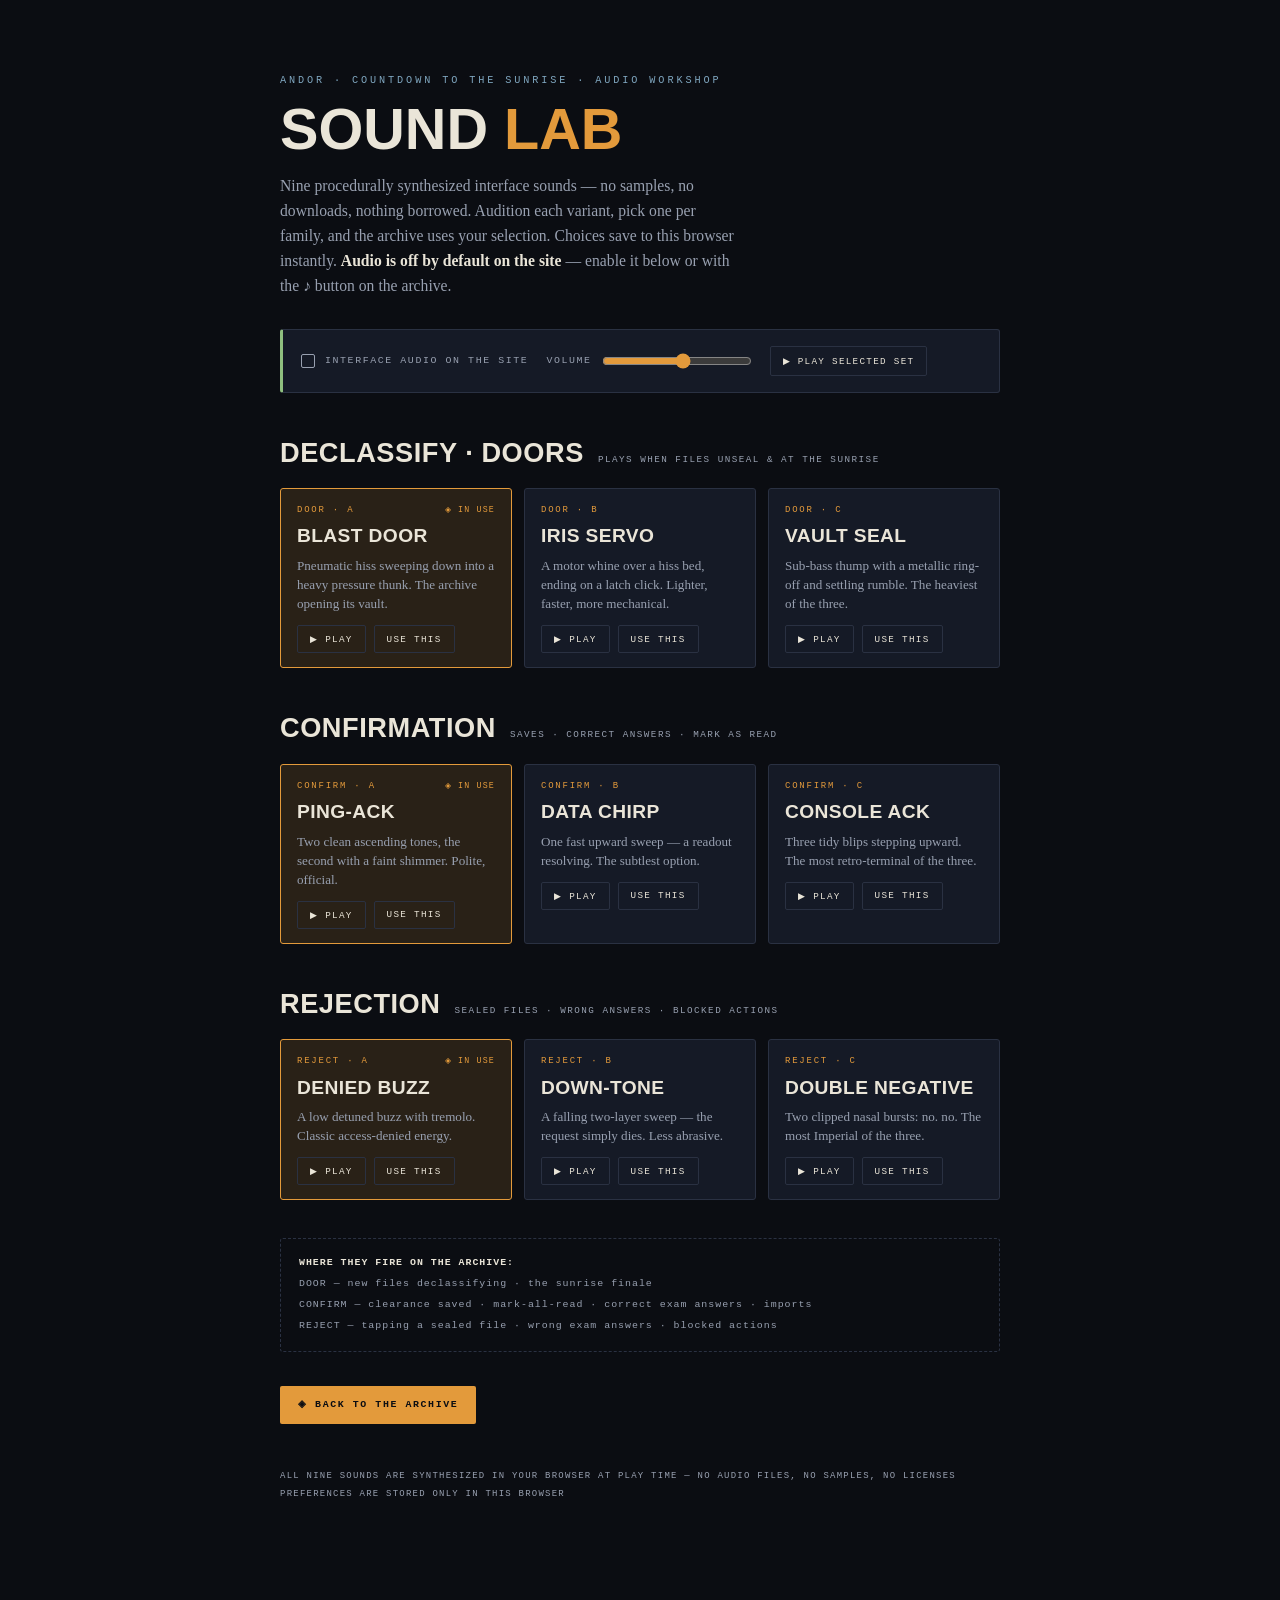
==== soundlab.html @ 77d63eea "Add procedural interface audio with an A/B Sound Lab Nine synthesized sounds (WebAudio, zero assets," ====
<!DOCTYPE html>
<html lang="en">
<head>
<meta charset="UTF-8">
<meta name="viewport" content="width=device-width, initial-scale=1.0">
<title>Sound Lab — Andor · Countdown to the Sunrise</title>
<meta name="robots" content="noindex">
<meta name="theme-color" content="#0B0D12">
<link rel="icon" href="data:image/svg+xml,%3Csvg xmlns='http://www.w3.org/2000/svg' viewBox='0 0 100 100'%3E%3Crect width='100' height='100' rx='18' fill='%230B0D12'/%3E%3Cpath d='M50 16 84 50 50 84 16 50Z' fill='none' stroke='%23E39A3B' stroke-width='7'/%3E%3Cpath d='M50 38 62 50 50 62 38 50Z' fill='%23E39A3B'/%3E%3C/svg%3E">
<link href="fonts/fonts.css" rel="stylesheet">
<style>
:root{
  --void:#0B0D12;--hull:#151A26;--hull-2:#1B2130;--line:#2A3142;
  --parchment:#EAE5D8;--ash:#98A0B0;--amber:#E39A3B;--amber-soft:rgba(227,154,59,.14);
  --steel:#7FA6BF;--ember:#E2543E;--green:#8FBF7F;
  --display:"Barlow Condensed",sans-serif;--body:"Spectral",Georgia,serif;--mono:"IBM Plex Mono",monospace;
}
*{margin:0;padding:0;box-sizing:border-box}
body{background:var(--void);color:var(--parchment);font-family:var(--body);font-weight:300;line-height:1.6;padding:8vh 20px 12vh}
.wrap{max-width:720px;margin:0 auto}
.kicker{font-family:var(--mono);font-size:.64rem;letter-spacing:.28em;color:var(--steel);margin-bottom:14px}
h1{font-family:var(--display);font-weight:700;text-transform:uppercase;font-size:clamp(2.4rem,7vw,3.6rem);line-height:.95}
h1 span{color:var(--amber)}
.lede{color:var(--ash);margin-top:16px;max-width:58ch;font-size:.98rem}
.lede b{color:var(--parchment);font-weight:600}
.master{
  margin-top:30px;background:var(--hull);border:1px solid var(--line);border-left:3px solid var(--green);
  border-radius:3px;padding:16px 18px;display:flex;flex-wrap:wrap;gap:18px;align-items:center;
}
.master label{font-family:var(--mono);font-size:.62rem;letter-spacing:.16em;color:var(--ash);display:flex;align-items:center;gap:10px;cursor:pointer}
.master input[type=range]{accent-color:var(--amber);width:150px}
.master .box{width:14px;height:14px;border:1.5px solid var(--ash);border-radius:2px;position:relative;flex:none}
.master label.on{color:var(--green)}
.master label.on .box{border-color:var(--green);background:var(--green)}
.master label.on .box::after{content:"✕";position:absolute;inset:0;display:flex;align-items:center;justify-content:center;color:var(--void);font-size:.6rem;font-weight:600}
.family{margin-top:38px}
.family>.fh{display:flex;align-items:baseline;gap:14px;flex-wrap:wrap}
.family h2{font-family:var(--display);font-weight:600;text-transform:uppercase;font-size:1.7rem;letter-spacing:.02em}
.family .use{font-family:var(--mono);font-size:.58rem;letter-spacing:.16em;color:var(--ash)}
.variants{display:grid;grid-template-columns:repeat(auto-fit,minmax(200px,1fr));gap:12px;margin-top:14px}
.v{
  background:var(--hull);border:1px solid var(--line);border-radius:3px;padding:14px 16px;cursor:pointer;
  transition:border-color .2s;position:relative;
}
.v:hover{border-color:var(--ash)}
.v.sel{border-color:var(--amber);background:var(--amber-soft)}
.v .vk{font-family:var(--mono);font-size:.56rem;letter-spacing:.2em;color:var(--amber);display:flex;justify-content:space-between;gap:8px}
.v .vn{font-family:var(--display);font-weight:600;font-size:1.2rem;text-transform:uppercase;letter-spacing:.02em;margin-top:4px}
.v p{font-size:.82rem;color:var(--ash);margin-top:4px;line-height:1.45}
.v .row{display:flex;gap:8px;margin-top:12px}
.v button{
  font-family:var(--mono);font-size:.58rem;letter-spacing:.14em;cursor:pointer;border-radius:2px;padding:7px 12px;
  border:1px solid var(--line);background:transparent;color:var(--parchment);transition:all .15s;text-transform:uppercase;
}
.v button:hover{border-color:var(--amber);color:var(--amber)}
.v .sel-tag{display:none;font-family:var(--mono);font-size:.52rem;letter-spacing:.14em;color:var(--amber)}
.v.sel .sel-tag{display:inline}
.wired{margin-top:38px;border:1px dashed var(--line);border-radius:3px;padding:14px 18px;font-family:var(--mono);font-size:.62rem;letter-spacing:.1em;color:var(--ash);line-height:2.1}
.wired b{color:var(--parchment);font-weight:600}
a.back{
  display:inline-block;margin-top:34px;font-family:var(--mono);font-size:.62rem;letter-spacing:.16em;
  color:var(--void);background:var(--amber);border-radius:2px;padding:11px 18px;text-decoration:none;font-weight:600;text-transform:uppercase;
}
footer{margin-top:44px;font-family:var(--mono);font-size:.56rem;letter-spacing:.14em;color:var(--ash);line-height:2}
</style>
</head>
<body>
<div class="wrap">
  <p class="kicker">ANDOR · COUNTDOWN TO THE SUNRISE · AUDIO WORKSHOP</p>
  <h1>Sound <span>Lab</span></h1>
  <p class="lede">
    Nine procedurally synthesized interface sounds — no samples, no downloads, nothing borrowed.
    Audition each variant, pick one per family, and the archive uses your selection.
    Choices save to this browser instantly. <b>Audio is off by default on the site</b> —
    enable it below or with the ♪ button on the archive.
  </p>

  <div class="master">
    <label id="enable"><span class="box"></span>INTERFACE AUDIO ON THE SITE</label>
    <label>VOLUME <input type="range" id="vol" min="0" max="100" step="5"></label>
    <button id="testall" style="font-family:var(--mono);font-size:.58rem;letter-spacing:.14em;cursor:pointer;border:1px solid var(--line);background:transparent;color:var(--parchment);border-radius:2px;padding:8px 12px">▶ PLAY SELECTED SET</button>
  </div>

  <section class="family" data-kind="door">
    <div class="fh"><h2>Declassify · Doors</h2><span class="use">PLAYS WHEN FILES UNSEAL &amp; AT THE SUNRISE</span></div>
    <div class="variants">
      <div class="v" data-v="A">
        <div class="vk"><span>DOOR · A</span><span class="sel-tag">◈ IN USE</span></div>
        <div class="vn">Blast Door</div>
        <p>Pneumatic hiss sweeping down into a heavy pressure thunk. The archive opening its vault.</p>
        <div class="row"><button data-play>▶ Play</button><button data-use>Use this</button></div>
      </div>
      <div class="v" data-v="B">
        <div class="vk"><span>DOOR · B</span><span class="sel-tag">◈ IN USE</span></div>
        <div class="vn">Iris Servo</div>
        <p>A motor whine over a hiss bed, ending on a latch click. Lighter, faster, more mechanical.</p>
        <div class="row"><button data-play>▶ Play</button><button data-use>Use this</button></div>
      </div>
      <div class="v" data-v="C">
        <div class="vk"><span>DOOR · C</span><span class="sel-tag">◈ IN USE</span></div>
        <div class="vn">Vault Seal</div>
        <p>Sub-bass thump with a metallic ring-off and settling rumble. The heaviest of the three.</p>
        <div class="row"><button data-play>▶ Play</button><button data-use>Use this</button></div>
      </div>
    </div>
  </section>

  <section class="family" data-kind="confirm">
    <div class="fh"><h2>Confirmation</h2><span class="use">SAVES · CORRECT ANSWERS · MARK AS READ</span></div>
    <div class="variants">
      <div class="v" data-v="A">
        <div class="vk"><span>CONFIRM · A</span><span class="sel-tag">◈ IN USE</span></div>
        <div class="vn">Ping-Ack</div>
        <p>Two clean ascending tones, the second with a faint shimmer. Polite, official.</p>
        <div class="row"><button data-play>▶ Play</button><button data-use>Use this</button></div>
      </div>
      <div class="v" data-v="B">
        <div class="vk"><span>CONFIRM · B</span><span class="sel-tag">◈ IN USE</span></div>
        <div class="vn">Data Chirp</div>
        <p>One fast upward sweep — a readout resolving. The subtlest option.</p>
        <div class="row"><button data-play>▶ Play</button><button data-use>Use this</button></div>
      </div>
      <div class="v" data-v="C">
        <div class="vk"><span>CONFIRM · C</span><span class="sel-tag">◈ IN USE</span></div>
        <div class="vn">Console Ack</div>
        <p>Three tidy blips stepping upward. The most retro-terminal of the three.</p>
        <div class="row"><button data-play>▶ Play</button><button data-use>Use this</button></div>
      </div>
    </div>
  </section>

  <section class="family" data-kind="reject">
    <div class="fh"><h2>Rejection</h2><span class="use">SEALED FILES · WRONG ANSWERS · BLOCKED ACTIONS</span></div>
    <div class="variants">
      <div class="v" data-v="A">
        <div class="vk"><span>REJECT · A</span><span class="sel-tag">◈ IN USE</span></div>
        <div class="vn">Denied Buzz</div>
        <p>A low detuned buzz with tremolo. Classic access-denied energy.</p>
        <div class="row"><button data-play>▶ Play</button><button data-use>Use this</button></div>
      </div>
      <div class="v" data-v="B">
        <div class="vk"><span>REJECT · B</span><span class="sel-tag">◈ IN USE</span></div>
        <div class="vn">Down-Tone</div>
        <p>A falling two-layer sweep — the request simply dies. Less abrasive.</p>
        <div class="row"><button data-play>▶ Play</button><button data-use>Use this</button></div>
      </div>
      <div class="v" data-v="C">
        <div class="vk"><span>REJECT · C</span><span class="sel-tag">◈ IN USE</span></div>
        <div class="vn">Double Negative</div>
        <p>Two clipped nasal bursts: no. no. The most Imperial of the three.</p>
        <div class="row"><button data-play>▶ Play</button><button data-use>Use this</button></div>
      </div>
    </div>
  </section>

  <div class="wired">
    <b>WHERE THEY FIRE ON THE ARCHIVE:</b><br>
    DOOR — new files declassifying · the sunrise finale<br>
    CONFIRM — clearance saved · mark-all-read · correct exam answers · imports<br>
    REJECT — tapping a sealed file · wrong exam answers · blocked actions
  </div>

  <a class="back" href="./">◈ Back to the archive</a>

  <footer>
    ALL NINE SOUNDS ARE SYNTHESIZED IN YOUR BROWSER AT PLAY TIME — NO AUDIO FILES, NO SAMPLES, NO LICENSES<br>
    PREFERENCES ARE STORED ONLY IN THIS BROWSER
  </footer>
</div>

<script src="sounds.js"></script>
<script>
(function(){
  const S=window.AndorSound;
  function refresh(){
    document.querySelectorAll(".family").forEach(f=>{
      const kind=f.dataset.kind;
      f.querySelectorAll(".v").forEach(v=>v.classList.toggle("sel",S.prefs[kind]===v.dataset.v));
    });
    document.getElementById("enable").classList.toggle("on",S.prefs.on);
    document.getElementById("vol").value=Math.round(S.prefs.vol*100);
  }
  document.querySelectorAll(".family").forEach(f=>{
    const kind=f.dataset.kind;
    f.addEventListener("click",e=>{
      const v=e.target.closest(".v");if(!v)return;
      if(e.target.matches("[data-play]")){S.playVariant(kind,v.dataset.v);return}
      if(e.target.matches("[data-use]")||!e.target.closest("button")){
        S.set(kind,v.dataset.v);refresh();S.playVariant(kind,v.dataset.v);
      }
    });
  });
  document.getElementById("enable").addEventListener("click",()=>{
    S.set("on",!S.prefs.on);refresh();
    if(S.prefs.on)S.playVariant("confirm",S.prefs.confirm);
  });
  document.getElementById("vol").addEventListener("input",e=>{
    S.set("vol",(+e.target.value)/100);
  });
  document.getElementById("vol").addEventListener("change",()=>S.playVariant("confirm",S.prefs.confirm));
  document.getElementById("testall").addEventListener("click",()=>{
    S.playVariant("door",S.prefs.door);
    setTimeout(()=>S.playVariant("confirm",S.prefs.confirm),1100);
    setTimeout(()=>S.playVariant("reject",S.prefs.reject),1700);
  });
  refresh();
})();
</script>
</body>
</html>
---- fonts/fonts.css ----
@font-face {font-display:swap;
  font-family: 'Barlow Condensed';
  font-style: normal;
  font-weight: 500;
  font-display: swap;
  src:url('fonts/BarlowCondensed-500.woff2') format('woff2');
  unicode-range: U+0000-00FF, U+0131, U+0152-0153, U+02BB-02BC, U+02C6, U+02DA, U+02DC, U+0304, U+0308, U+0329, U+2000-206F, U+20AC, U+2122, U+2191, U+2193, U+2212, U+2215, U+FEFF, U+FFFD;
}
@font-face {font-display:swap;
  font-family: 'Barlow Condensed';
  font-style: normal;
  font-weight: 600;
  font-display: swap;
  src:url('fonts/BarlowCondensed-600.woff2') format('woff2');
  unicode-range: U+0000-00FF, U+0131, U+0152-0153, U+02BB-02BC, U+02C6, U+02DA, U+02DC, U+0304, U+0308, U+0329, U+2000-206F, U+20AC, U+2122, U+2191, U+2193, U+2212, U+2215, U+FEFF, U+FFFD;
}
@font-face {font-display:swap;
  font-family: 'Barlow Condensed';
  font-style: normal;
  font-weight: 700;
  font-display: swap;
  src:url('fonts/BarlowCondensed-700.woff2') format('woff2');
  unicode-range: U+0000-00FF, U+0131, U+0152-0153, U+02BB-02BC, U+02C6, U+02DA, U+02DC, U+0304, U+0308, U+0329, U+2000-206F, U+20AC, U+2122, U+2191, U+2193, U+2212, U+2215, U+FEFF, U+FFFD;
}
@font-face {font-display:swap;
  font-family: 'IBM Plex Mono';
  font-style: normal;
  font-weight: 400;
  font-display: swap;
  src:url('fonts/IBMPlexMono-400.woff2') format('woff2');
  unicode-range: U+0000-00FF, U+0131, U+0152-0153, U+02BB-02BC, U+02C6, U+02DA, U+02DC, U+0304, U+0308, U+0329, U+2000-206F, U+20AC, U+2122, U+2191, U+2193, U+2212, U+2215, U+FEFF, U+FFFD;
}
@font-face {font-display:swap;
  font-family: 'IBM Plex Mono';
  font-style: normal;
  font-weight: 500;
  font-display: swap;
  src:url('fonts/IBMPlexMono-500.woff2') format('woff2');
  unicode-range: U+0000-00FF, U+0131, U+0152-0153, U+02BB-02BC, U+02C6, U+02DA, U+02DC, U+0304, U+0308, U+0329, U+2000-206F, U+20AC, U+2122, U+2191, U+2193, U+2212, U+2215, U+FEFF, U+FFFD;
}
@font-face {font-display:swap;
  font-family: 'IBM Plex Mono';
  font-style: normal;
  font-weight: 600;
  font-display: swap;
  src:url('fonts/IBMPlexMono-600.woff2') format('woff2');
  unicode-range: U+0000-00FF, U+0131, U+0152-0153, U+02BB-02BC, U+02C6, U+02DA, U+02DC, U+0304, U+0308, U+0329, U+2000-206F, U+20AC, U+2122, U+2191, U+2193, U+2212, U+2215, U+FEFF, U+FFFD;
}
@font-face {font-display:swap;
  font-family: 'Spectral';
  font-style: italic;
  font-weight: 300;
  font-display: swap;
  src:url('fonts/Spectral-300-italic.woff2') format('woff2');
  unicode-range: U+0000-00FF, U+0131, U+0152-0153, U+02BB-02BC, U+02C6, U+02DA, U+02DC, U+0304, U+0308, U+0329, U+2000-206F, U+20AC, U+2122, U+2191, U+2193, U+2212, U+2215, U+FEFF, U+FFFD;
}
@font-face {font-display:swap;
  font-family: 'Spectral';
  font-style: italic;
  font-weight: 400;
  font-display: swap;
  src:url('fonts/Spectral-400-italic.woff2') format('woff2');
  unicode-range: U+0000-00FF, U+0131, U+0152-0153, U+02BB-02BC, U+02C6, U+02DA, U+02DC, U+0304, U+0308, U+0329, U+2000-206F, U+20AC, U+2122, U+2191, U+2193, U+2212, U+2215, U+FEFF, U+FFFD;
}
@font-face {font-display:swap;
  font-family: 'Spectral';
  font-style: normal;
  font-weight: 300;
  font-display: swap;
  src:url('fonts/Spectral-300.woff2') format('woff2');
  unicode-range: U+0000-00FF, U+0131, U+0152-0153, U+02BB-02BC, U+02C6, U+02DA, U+02DC, U+0304, U+0308, U+0329, U+2000-206F, U+20AC, U+2122, U+2191, U+2193, U+2212, U+2215, U+FEFF, U+FFFD;
}
@font-face {font-display:swap;
  font-family: 'Spectral';
  font-style: normal;
  font-weight: 400;
  font-display: swap;
  src:url('fonts/Spectral-400.woff2') format('woff2');
  unicode-range: U+0000-00FF, U+0131, U+0152-0153, U+02BB-02BC, U+02C6, U+02DA, U+02DC, U+0304, U+0308, U+0329, U+2000-206F, U+20AC, U+2122, U+2191, U+2193, U+2212, U+2215, U+FEFF, U+FFFD;
}
@font-face {font-display:swap;
  font-family: 'Spectral';
  font-style: normal;
  font-weight: 600;
  font-display: swap;
  src:url('fonts/Spectral-600.woff2') format('woff2');
  unicode-range: U+0000-00FF, U+0131, U+0152-0153, U+02BB-02BC, U+02C6, U+02DA, U+02DC, U+0304, U+0308, U+0329, U+2000-206F, U+20AC, U+2122, U+2191, U+2193, U+2212, U+2215, U+FEFF, U+FFFD;
}
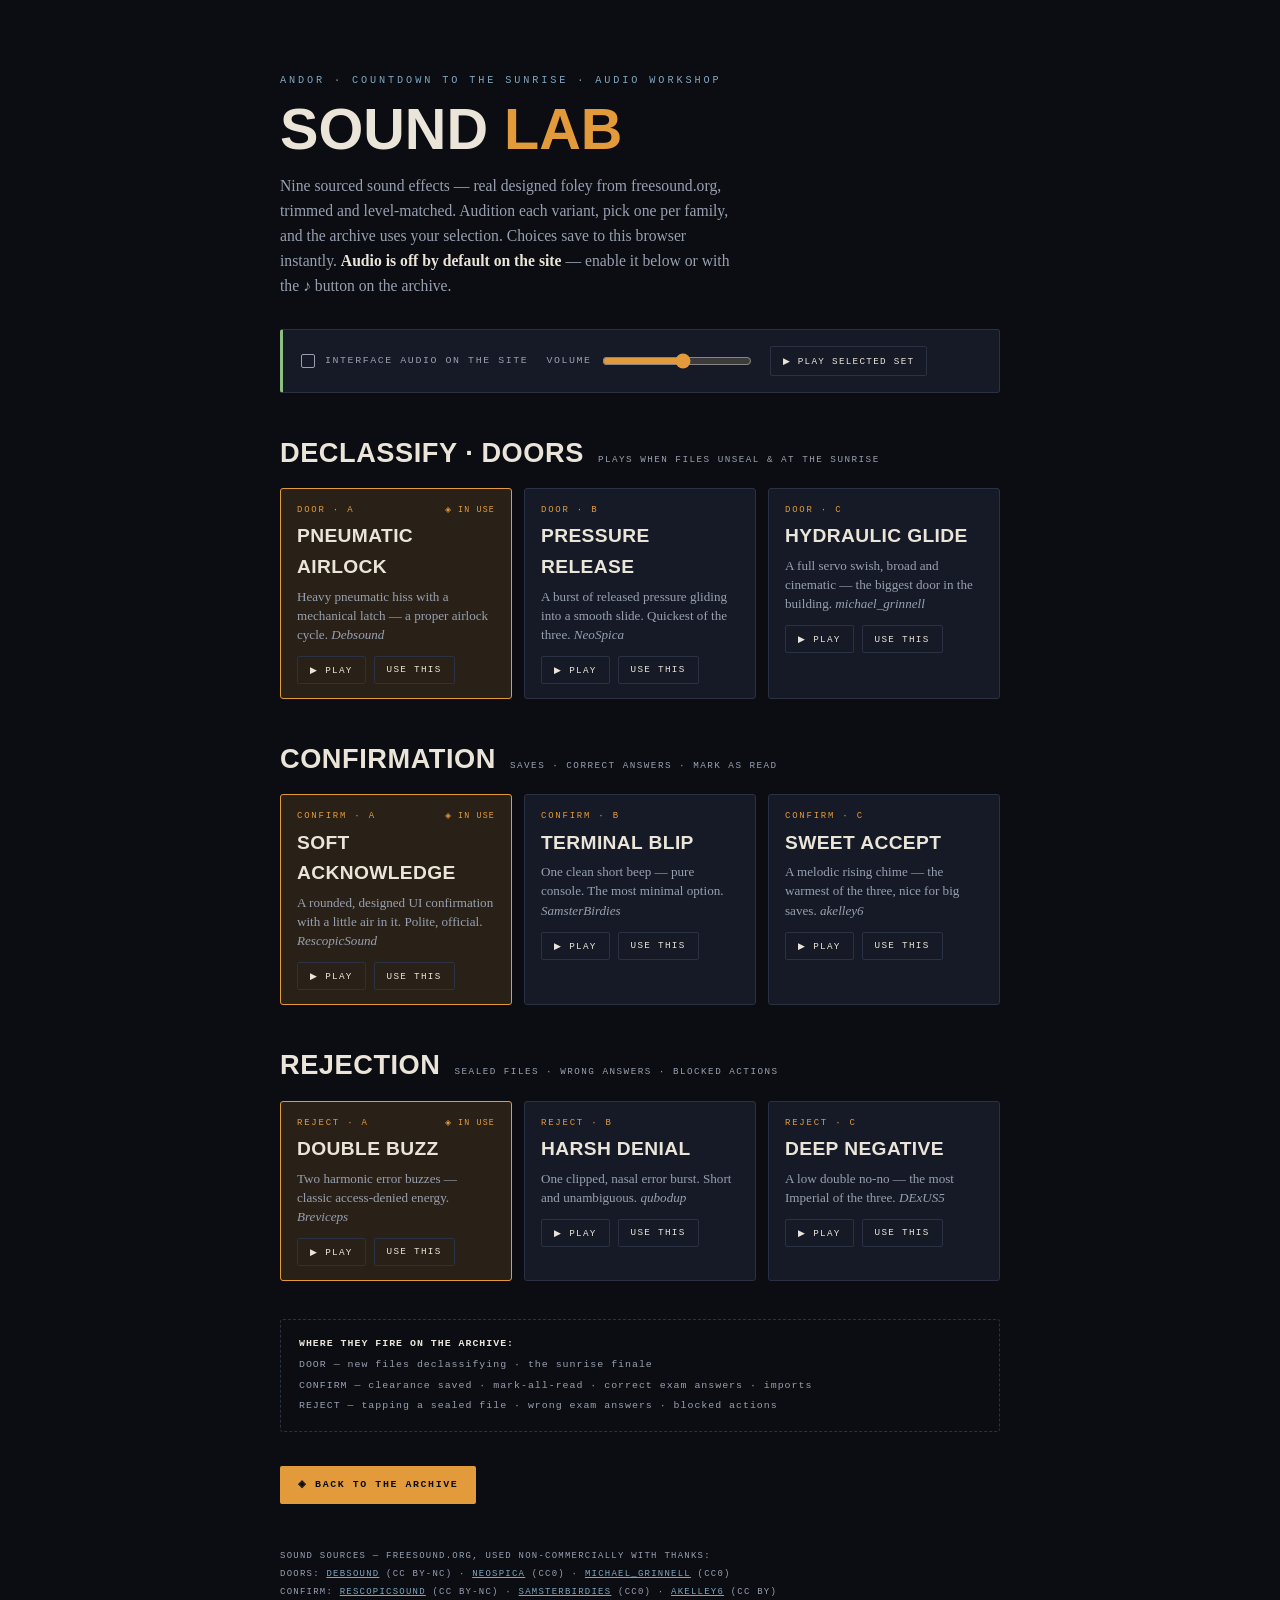
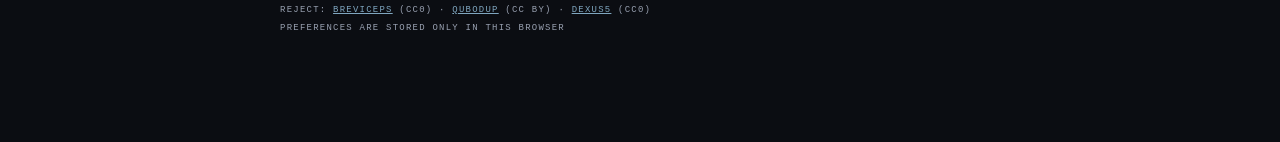
==== commit 733f8b0b: "Replace synthesized audio with sourced sound effects Nine real designed sounds from freesound.org, s" ====
--- a/soundlab.html
+++ b/soundlab.html
@@ -69,10 +69,10 @@
   <p class="kicker">ANDOR · COUNTDOWN TO THE SUNRISE · AUDIO WORKSHOP</p>
   <h1>Sound <span>Lab</span></h1>
   <p class="lede">
-    Nine procedurally synthesized interface sounds — no samples, no downloads, nothing borrowed.
-    Audition each variant, pick one per family, and the archive uses your selection.
-    Choices save to this browser instantly. <b>Audio is off by default on the site</b> —
-    enable it below or with the ♪ button on the archive.
+    Nine sourced sound effects — real designed foley from freesound.org, trimmed and
+    level-matched. Audition each variant, pick one per family, and the archive uses your
+    selection. Choices save to this browser instantly. <b>Audio is off by default on the
+    site</b> — enable it below or with the ♪ button on the archive.
   </p>
 
   <div class="master">
@@ -86,20 +86,20 @@
     <div class="variants">
       <div class="v" data-v="A">
         <div class="vk"><span>DOOR · A</span><span class="sel-tag">◈ IN USE</span></div>
-        <div class="vn">Blast Door</div>
-        <p>Pneumatic hiss sweeping down into a heavy pressure thunk. The archive opening its vault.</p>
+        <div class="vn">Pneumatic Airlock</div>
+        <p>Heavy pneumatic hiss with a mechanical latch — a proper airlock cycle. <em>Debsound</em></p>
         <div class="row"><button data-play>▶ Play</button><button data-use>Use this</button></div>
       </div>
       <div class="v" data-v="B">
         <div class="vk"><span>DOOR · B</span><span class="sel-tag">◈ IN USE</span></div>
-        <div class="vn">Iris Servo</div>
-        <p>A motor whine over a hiss bed, ending on a latch click. Lighter, faster, more mechanical.</p>
+        <div class="vn">Pressure Release</div>
+        <p>A burst of released pressure gliding into a smooth slide. Quickest of the three. <em>NeoSpica</em></p>
         <div class="row"><button data-play>▶ Play</button><button data-use>Use this</button></div>
       </div>
       <div class="v" data-v="C">
         <div class="vk"><span>DOOR · C</span><span class="sel-tag">◈ IN USE</span></div>
-        <div class="vn">Vault Seal</div>
-        <p>Sub-bass thump with a metallic ring-off and settling rumble. The heaviest of the three.</p>
+        <div class="vn">Hydraulic Glide</div>
+        <p>A full servo swish, broad and cinematic — the biggest door in the building. <em>michael_grinnell</em></p>
         <div class="row"><button data-play>▶ Play</button><button data-use>Use this</button></div>
       </div>
     </div>
@@ -110,20 +110,20 @@
     <div class="variants">
       <div class="v" data-v="A">
         <div class="vk"><span>CONFIRM · A</span><span class="sel-tag">◈ IN USE</span></div>
-        <div class="vn">Ping-Ack</div>
-        <p>Two clean ascending tones, the second with a faint shimmer. Polite, official.</p>
+        <div class="vn">Soft Acknowledge</div>
+        <p>A rounded, designed UI confirmation with a little air in it. Polite, official. <em>RescopicSound</em></p>
         <div class="row"><button data-play>▶ Play</button><button data-use>Use this</button></div>
       </div>
       <div class="v" data-v="B">
         <div class="vk"><span>CONFIRM · B</span><span class="sel-tag">◈ IN USE</span></div>
-        <div class="vn">Data Chirp</div>
-        <p>One fast upward sweep — a readout resolving. The subtlest option.</p>
+        <div class="vn">Terminal Blip</div>
+        <p>One clean short beep — pure console. The most minimal option. <em>SamsterBirdies</em></p>
         <div class="row"><button data-play>▶ Play</button><button data-use>Use this</button></div>
       </div>
       <div class="v" data-v="C">
         <div class="vk"><span>CONFIRM · C</span><span class="sel-tag">◈ IN USE</span></div>
-        <div class="vn">Console Ack</div>
-        <p>Three tidy blips stepping upward. The most retro-terminal of the three.</p>
+        <div class="vn">Sweet Accept</div>
+        <p>A melodic rising chime — the warmest of the three, nice for big saves. <em>akelley6</em></p>
         <div class="row"><button data-play>▶ Play</button><button data-use>Use this</button></div>
       </div>
     </div>
@@ -134,20 +134,20 @@
     <div class="variants">
       <div class="v" data-v="A">
         <div class="vk"><span>REJECT · A</span><span class="sel-tag">◈ IN USE</span></div>
-        <div class="vn">Denied Buzz</div>
-        <p>A low detuned buzz with tremolo. Classic access-denied energy.</p>
+        <div class="vn">Double Buzz</div>
+        <p>Two harmonic error buzzes — classic access-denied energy. <em>Breviceps</em></p>
         <div class="row"><button data-play>▶ Play</button><button data-use>Use this</button></div>
       </div>
       <div class="v" data-v="B">
         <div class="vk"><span>REJECT · B</span><span class="sel-tag">◈ IN USE</span></div>
-        <div class="vn">Down-Tone</div>
-        <p>A falling two-layer sweep — the request simply dies. Less abrasive.</p>
+        <div class="vn">Harsh Denial</div>
+        <p>One clipped, nasal error burst. Short and unambiguous. <em>qubodup</em></p>
         <div class="row"><button data-play>▶ Play</button><button data-use>Use this</button></div>
       </div>
       <div class="v" data-v="C">
         <div class="vk"><span>REJECT · C</span><span class="sel-tag">◈ IN USE</span></div>
-        <div class="vn">Double Negative</div>
-        <p>Two clipped nasal bursts: no. no. The most Imperial of the three.</p>
+        <div class="vn">Deep Negative</div>
+        <p>A low double no-no — the most Imperial of the three. <em>DExUS5</em></p>
         <div class="row"><button data-play>▶ Play</button><button data-use>Use this</button></div>
       </div>
     </div>
@@ -163,7 +163,16 @@
   <a class="back" href="./">◈ Back to the archive</a>
 
   <footer>
-    ALL NINE SOUNDS ARE SYNTHESIZED IN YOUR BROWSER AT PLAY TIME — NO AUDIO FILES, NO SAMPLES, NO LICENSES<br>
+    SOUND SOURCES — FREESOUND.ORG, USED NON-COMMERCIALLY WITH THANKS:<br>
+    DOORS: <a href="https://freesound.org/s/725109/" style="color:var(--steel)">DEBSOUND</a> (CC BY-NC) ·
+    <a href="https://freesound.org/s/425090/" style="color:var(--steel)">NEOSPICA</a> (CC0) ·
+    <a href="https://freesound.org/s/512479/" style="color:var(--steel)">MICHAEL_GRINNELL</a> (CC0)<br>
+    CONFIRM: <a href="https://freesound.org/s/749809/" style="color:var(--steel)">RESCOPICSOUND</a> (CC BY-NC) ·
+    <a href="https://freesound.org/s/581603/" style="color:var(--steel)">SAMSTERBIRDIES</a> (CC0) ·
+    <a href="https://freesound.org/s/825716/" style="color:var(--steel)">AKELLEY6</a> (CC BY)<br>
+    REJECT: <a href="https://freesound.org/s/445978/" style="color:var(--steel)">BREVICEPS</a> (CC0) ·
+    <a href="https://freesound.org/s/722377/" style="color:var(--steel)">QUBODUP</a> (CC BY) ·
+    <a href="https://freesound.org/s/392183/" style="color:var(--steel)">DEXUS5</a> (CC0)<br>
     PREFERENCES ARE STORED ONLY IN THIS BROWSER
   </footer>
 </div>
@@ -200,9 +209,11 @@
   document.getElementById("vol").addEventListener("change",()=>S.playVariant("confirm",S.prefs.confirm));
   document.getElementById("testall").addEventListener("click",()=>{
     S.playVariant("door",S.prefs.door);
-    setTimeout(()=>S.playVariant("confirm",S.prefs.confirm),1100);
-    setTimeout(()=>S.playVariant("reject",S.prefs.reject),1700);
-  });
+    setTimeout(()=>S.playVariant("confirm",S.prefs.confirm),1500);
+    setTimeout(()=>S.playVariant("reject",S.prefs.reject),2400);
+  });
+  /* decode everything on the first interaction so auditions are instant */
+  document.addEventListener("pointerdown",()=>S.preloadAll(),{once:true});
   refresh();
 })();
 </script>
